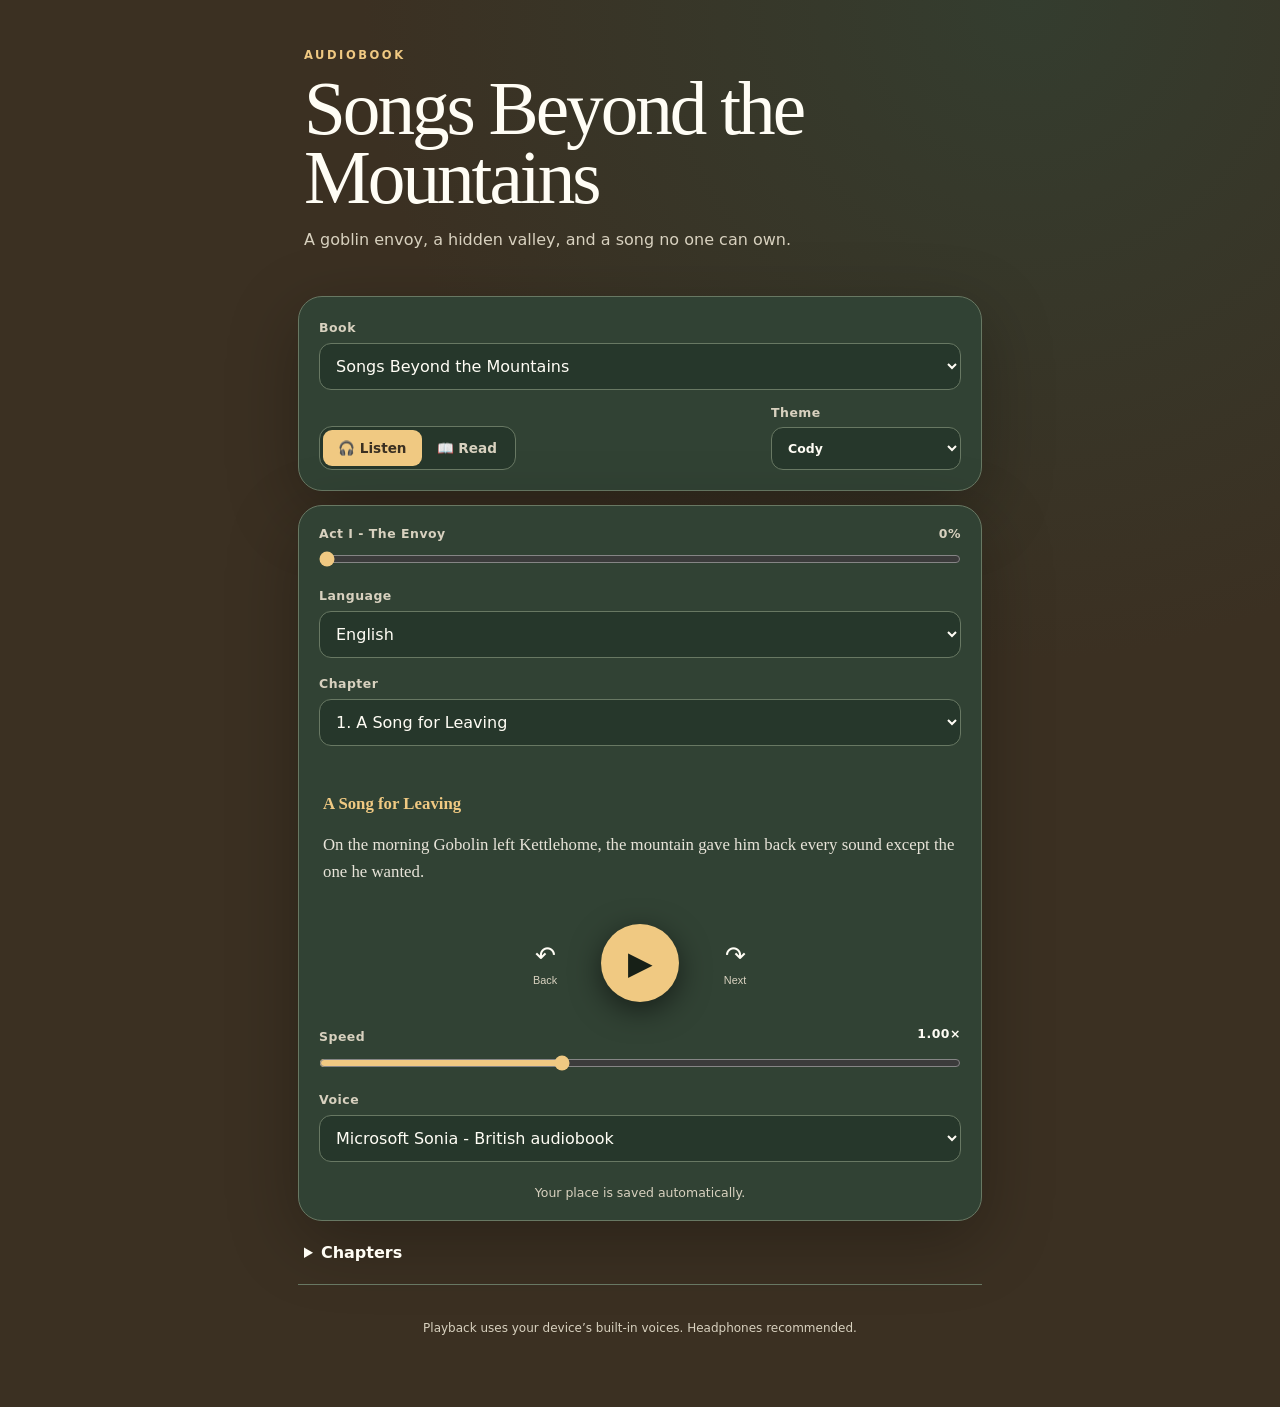
==== index.html @ 2071b8b3 "Publish bilingual audiobook player with normalized British voices" ====
<!doctype html>
<html lang="en">
<head>
  <meta charset="utf-8">
  <meta name="viewport" content="width=device-width,initial-scale=1,viewport-fit=cover">
  <meta name="theme-color" content="#17231d">
  <title>Songs Beyond the Mountains</title>
  <link rel="manifest" href="manifest.webmanifest">
  <link rel="stylesheet" href="style.css?v=9">
</head>
<body data-theme="cody" data-mode="listen">
  <main>
    <header>
      <p class="eyebrow" id="eyebrow">AUDIOBOOK</p>
      <h1 id="bookTitle">Songs Beyond<br>the Mountains</h1>
      <p class="subtitle" id="bookSubtitle">A goblin envoy, a hidden valley, and a song no one can own.</p>
    </header>

    <section class="library-controls" aria-label="Boghylde">
      <label for="bookSelect" id="bookLabel">Bog</label>
      <select id="bookSelect"></select>
      <div class="toolbar-row">
        <div class="segmented" aria-label="Tilstand">
          <button id="listenMode" class="active" type="button">🎧 Lyt</button>
          <button id="readMode" type="button">📖 Læs</button>
        </div>
        <label class="theme-picker" for="themeSelect"><span id="themeLabel">Tema</span>
          <select id="themeSelect">
            <option value="light">Sort/hvid</option>
            <option value="dark">Mørk</option>
            <option value="cody">Cody</option>
          </select>
        </label>
      </div>
    </section>

    <section class="player" aria-label="Audiobook player">
      <div class="progress-copy listen-only">
        <span id="actLabel">Act I</span>
        <span id="percentLabel">0%</span>
      </div>
      <input id="progress" class="listen-only" type="range" min="0" max="1000" value="0" aria-label="Chapter progress">

      <label for="languageSelect" id="languageLabel">Language</label>
      <select id="languageSelect">
        <option value="en">English</option>
        <option value="da">Dansk</option>
      </select>

      <label for="chapterSelect" id="chapterLabel">Chapter</label>
      <select id="chapterSelect"></select>

      <div class="now-reading listen-only">
        <p id="chapterTitle">Loading…</p>
        <p id="paragraphText"></p>
      </div>
      <audio id="chapterAudio" preload="metadata"></audio>

      <div class="transport listen-only">
        <button id="previous" class="small" aria-label="Previous paragraph">↶<span>Back</span></button>
        <button id="play" class="play" aria-label="Play">▶</button>
        <button id="next" class="small" aria-label="Next paragraph">↷<span>Next</span></button>
      </div>

      <div class="settings-grid listen-only">
        <label for="rate">Speed <output id="rateValue">1.00×</output></label>
        <input id="rate" type="range" min="0.7" max="1.5" step="0.05" value="1">
        <label for="voiceSelect">Voice</label>
        <select id="voiceSelect"></select>
      </div>

      <p id="status" class="status" aria-live="polite">Your place is saved automatically.</p>
    </section>

    <article id="reader" class="reader" aria-label="Læsetilstand">
      <p id="readerAct" class="eyebrow"></p>
      <h2 id="readerTitle"></h2>
      <div id="readerText"></div>
    </article>

    <details>
      <summary>Chapters</summary>
      <ol id="chapterList"></ol>
    </details>

    <footer>
      <p id="footerText">Playback uses your device’s built-in voices. Headphones recommended.</p>
    </footer>
  </main>
  <script src="chapters-data.js?v=9"></script>
  <script src="chapters-data-da.js?v=9"></script>
  <script src="audio/da/ready.js?v=9"></script>
  <script src="audio/en/ready.js?v=10"></script>
  <script src="library-data.js?v=10"></script>
  <script src="app.js?v=10" defer></script>
</body>
</html>
---- style.css ----
:root { --ink:#f8f4e8; --muted:#c5c0b3; --panel:#314234; --accent:#e1b978; --line:#61705f; --page:#3b3022; --field:#253429; }
body[data-theme="dark"] { color-scheme:dark; --ink:#f3eedf; --muted:#b7b5a9; --panel:#223128; --accent:#e0a95b; --line:#405247; --page:#111a15; --field:#142019; }
body[data-theme="light"] { color-scheme:light; --ink:#171a18; --muted:#5d635f; --panel:#ffffff; --accent:#76522a; --line:#cbc9c0; --page:#f4f2ec; --field:#faf9f5; }
body[data-theme="cody"] { color-scheme:dark; --ink:#fffdf5; --muted:#d8d1bf; --panel:#314234; --accent:#f0c982; --line:#687863; --page:#3b3022; --field:#26372b; }
* { box-sizing:border-box; }
body { margin:0; min-height:100vh; background:radial-gradient(circle at 80% 0,color-mix(in srgb,var(--panel) 72%,transparent) 0,transparent 38%),var(--page); color:var(--ink); font-family:system-ui,-apple-system,"Segoe UI",sans-serif; transition:background .2s,color .2s; }
main { width:min(720px,100%); margin:auto; padding:calc(24px + env(safe-area-inset-top)) 18px calc(36px + env(safe-area-inset-bottom)); }
header { padding:24px 6px 28px; }
.eyebrow { color:var(--accent); letter-spacing:.22em; font-size:.72rem; font-weight:800; margin:0 0 12px; }
h1 { font-family:Georgia,serif; font-size:clamp(2.5rem,12vw,4.7rem); font-weight:500; line-height:.92; letter-spacing:-.04em; margin:0; }
.subtitle { color:var(--muted); max-width:34rem; line-height:1.5; }
.player,.library-controls { background:var(--panel); border:1px solid var(--line); border-radius:24px; padding:20px; box-shadow:0 20px 70px #0004; }
.library-controls { margin-bottom:14px; }
.toolbar-row { display:flex; align-items:end; justify-content:space-between; gap:14px; }
.segmented { display:flex; border:1px solid var(--line); padding:3px; border-radius:13px; background:var(--field); }
.segmented button { padding:10px 15px; border-radius:9px; font:700 .85rem system-ui; color:var(--muted); }
.segmented button.active { color:var(--page); background:var(--accent); }
.theme-picker { flex:1; max-width:190px; }
.theme-picker select { margin-bottom:0; }
label,.progress-copy { color:var(--muted); font-size:.78rem; font-weight:700; letter-spacing:.04em; }
.progress-copy { display:flex; justify-content:space-between; }
input[type=range] { width:100%; accent-color:var(--accent); margin:10px 0 18px; }
select { width:100%; padding:12px; margin:7px 0 15px; border:1px solid var(--line); border-radius:12px; background:var(--field); color:var(--ink); font:inherit; }
.now-reading { min-height:145px; padding:16px 4px 10px; }
#chapterTitle { color:var(--accent); font:600 1.05rem Georgia,serif; }
#paragraphText { color:#e8e4d9; font:1.05rem/1.62 Georgia,serif; display:-webkit-box; -webkit-line-clamp:5; -webkit-box-orient:vertical; overflow:hidden; }
.transport { display:flex; align-items:center; justify-content:center; gap:28px; margin:12px 0 24px; }
button { border:0; color:var(--ink); background:transparent; cursor:pointer; }
.play { width:78px; height:78px; border-radius:50%; background:var(--accent); color:#172017; font-size:2rem; box-shadow:0 8px 30px #0008; }
.small { font-size:1.55rem; min-width:56px; }
.small span { display:block; color:var(--muted); font-size:.68rem; margin-top:4px; }
.settings-grid output { float:right; color:var(--ink); }
.status { margin:8px 0 0; color:var(--muted); font-size:.78rem; text-align:center; }
details { border-bottom:1px solid var(--line); padding:22px 6px; }
summary { cursor:pointer; font-weight:700; }
#chapterList { padding-left:26px; }
#chapterList button { width:100%; text-align:left; padding:10px 2px; font:inherit; color:var(--muted); }
#chapterList button.current { color:var(--accent); }
footer { color:var(--muted); font-size:.75rem; text-align:center; padding:24px; }
.reader { display:none; margin-top:14px; background:var(--panel); border:1px solid var(--line); border-radius:24px; padding:clamp(22px,6vw,52px); box-shadow:0 20px 70px #0004; }
.reader h2 { font:500 clamp(1.8rem,7vw,3rem)/1.1 Georgia,serif; margin:.25em 0 1em; }
#readerText { font:clamp(1.05rem,3vw,1.25rem)/1.72 Georgia,serif; max-width:42rem; }
#readerText p { margin:0 0 1.15em; }
body[data-mode="read"] .listen-only { display:none !important; }
body[data-mode="read"] .reader { display:block; }
body[data-mode="read"] .player { padding-bottom:12px; }
@media (max-width:420px) { .player{padding:16px}.transport{gap:18px}.now-reading{min-height:165px} }
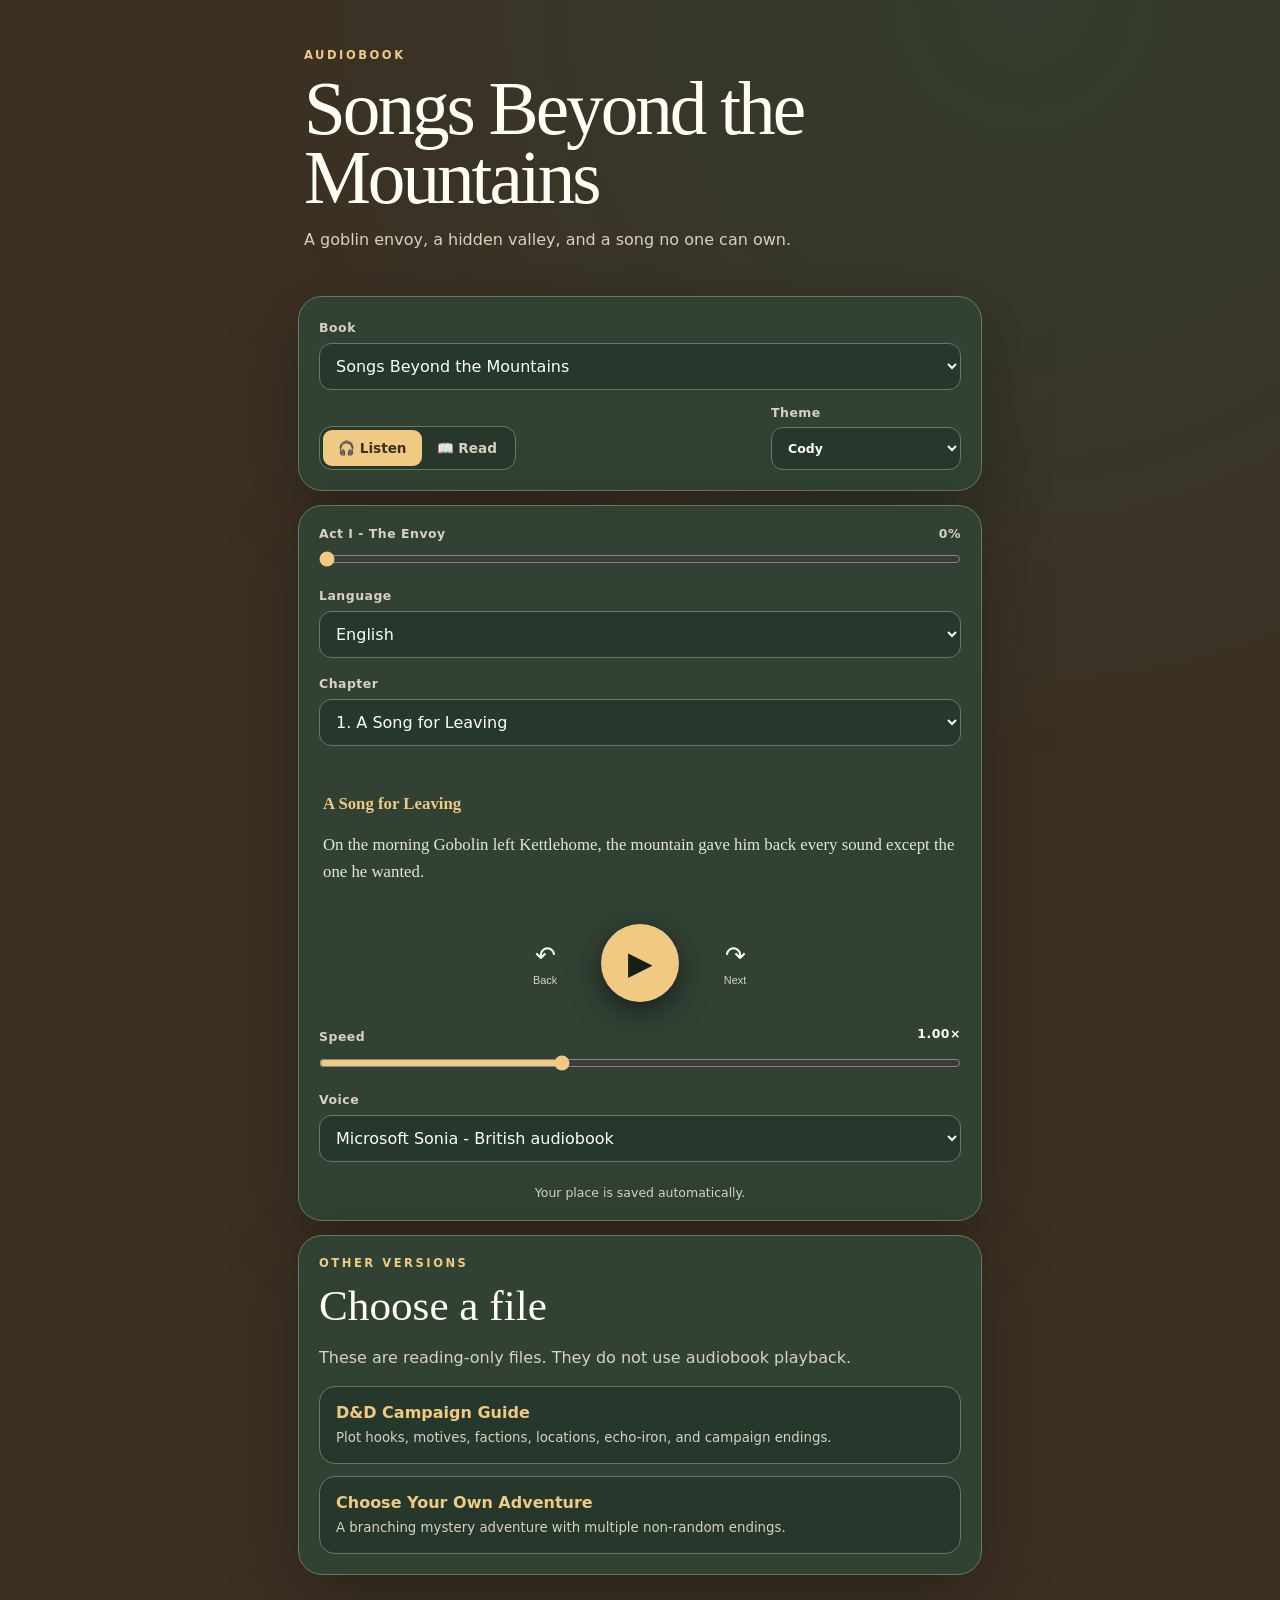
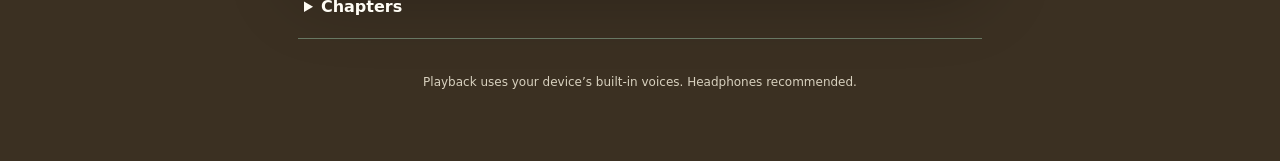
==== commit 536fc7a7: "Add homepage links for campaign and adventure files" ====
--- a/index.html
+++ b/index.html
@@ -78,6 +78,22 @@
       <div id="readerText"></div>
     </article>
 
+
+    <section class="resource-cards" aria-label="Other versions">
+      <p class="eyebrow">OTHER VERSIONS</p>
+      <h2>Choose a file</h2>
+      <p class="subtitle">These are reading-only files. They do not use audiobook playback.</p>
+      <div class="card-grid">
+        <a class="resource-card" href="extras/songs-beyond-the-mountains-dnd-campaign-guide.html">
+          <span>D&D Campaign Guide</span>
+          <small>Plot hooks, motives, factions, locations, echo-iron, and campaign endings.</small>
+        </a>
+        <a class="resource-card" href="extras/the-wolves-of-langston-choose-your-own-adventure.html">
+          <span>Choose Your Own Adventure</span>
+          <small>A branching mystery adventure with multiple non-random endings.</small>
+        </a>
+      </div>
+    </section>
     <details>
       <summary>Chapters</summary>
       <ol id="chapterList"></ol>
--- a/style.css
+++ b/style.css
@@ -9,8 +9,19 @@
 .eyebrow { color:var(--accent); letter-spacing:.22em; font-size:.72rem; font-weight:800; margin:0 0 12px; }
 h1 { font-family:Georgia,serif; font-size:clamp(2.5rem,12vw,4.7rem); font-weight:500; line-height:.92; letter-spacing:-.04em; margin:0; }
 .subtitle { color:var(--muted); max-width:34rem; line-height:1.5; }
-.player,.library-controls { background:var(--panel); border:1px solid var(--line); border-radius:24px; padding:20px; box-shadow:0 20px 70px #0004; }
+.player,.library-controls,.resource-cards { background:var(--panel); border:1px solid var(--line); border-radius:24px; padding:20px; box-shadow:0 20px 70px #0004; }
 .library-controls { margin-bottom:14px; }
+.resource-cards { margin-top:14px; }
+.resource-cards h2 { font:500 clamp(1.7rem,6vw,2.7rem)/1.1 Georgia,serif; margin:.1em 0 .35em; }
+.card-grid { display:grid; gap:12px; margin-top:16px; }
+.resource-card,.resource-link { color:var(--ink); text-decoration:none; }
+.resource-card { display:block; padding:16px; border:1px solid var(--line); border-radius:16px; background:var(--field); }
+.resource-card:hover,.resource-link:hover { border-color:var(--accent); color:var(--accent); }
+.resource-card span { display:block; color:var(--accent); font-weight:800; margin-bottom:6px; }
+.resource-card small { display:block; color:var(--muted); line-height:1.45; }
+.resource-link { display:inline-block; margin:8px 8px 0 0; padding:9px 12px; border:1px solid var(--line); border-radius:999px; background:var(--field); font-weight:700; }
+.standalone-reader { display:block; }
+.markdown-document { white-space:pre-wrap; overflow-wrap:anywhere; margin:0; font:1rem/1.65 Georgia,serif; color:var(--ink); }
 .toolbar-row { display:flex; align-items:end; justify-content:space-between; gap:14px; }
 .segmented { display:flex; border:1px solid var(--line); padding:3px; border-radius:13px; background:var(--field); }
 .segmented button { padding:10px 15px; border-radius:9px; font:700 .85rem system-ui; color:var(--muted); }
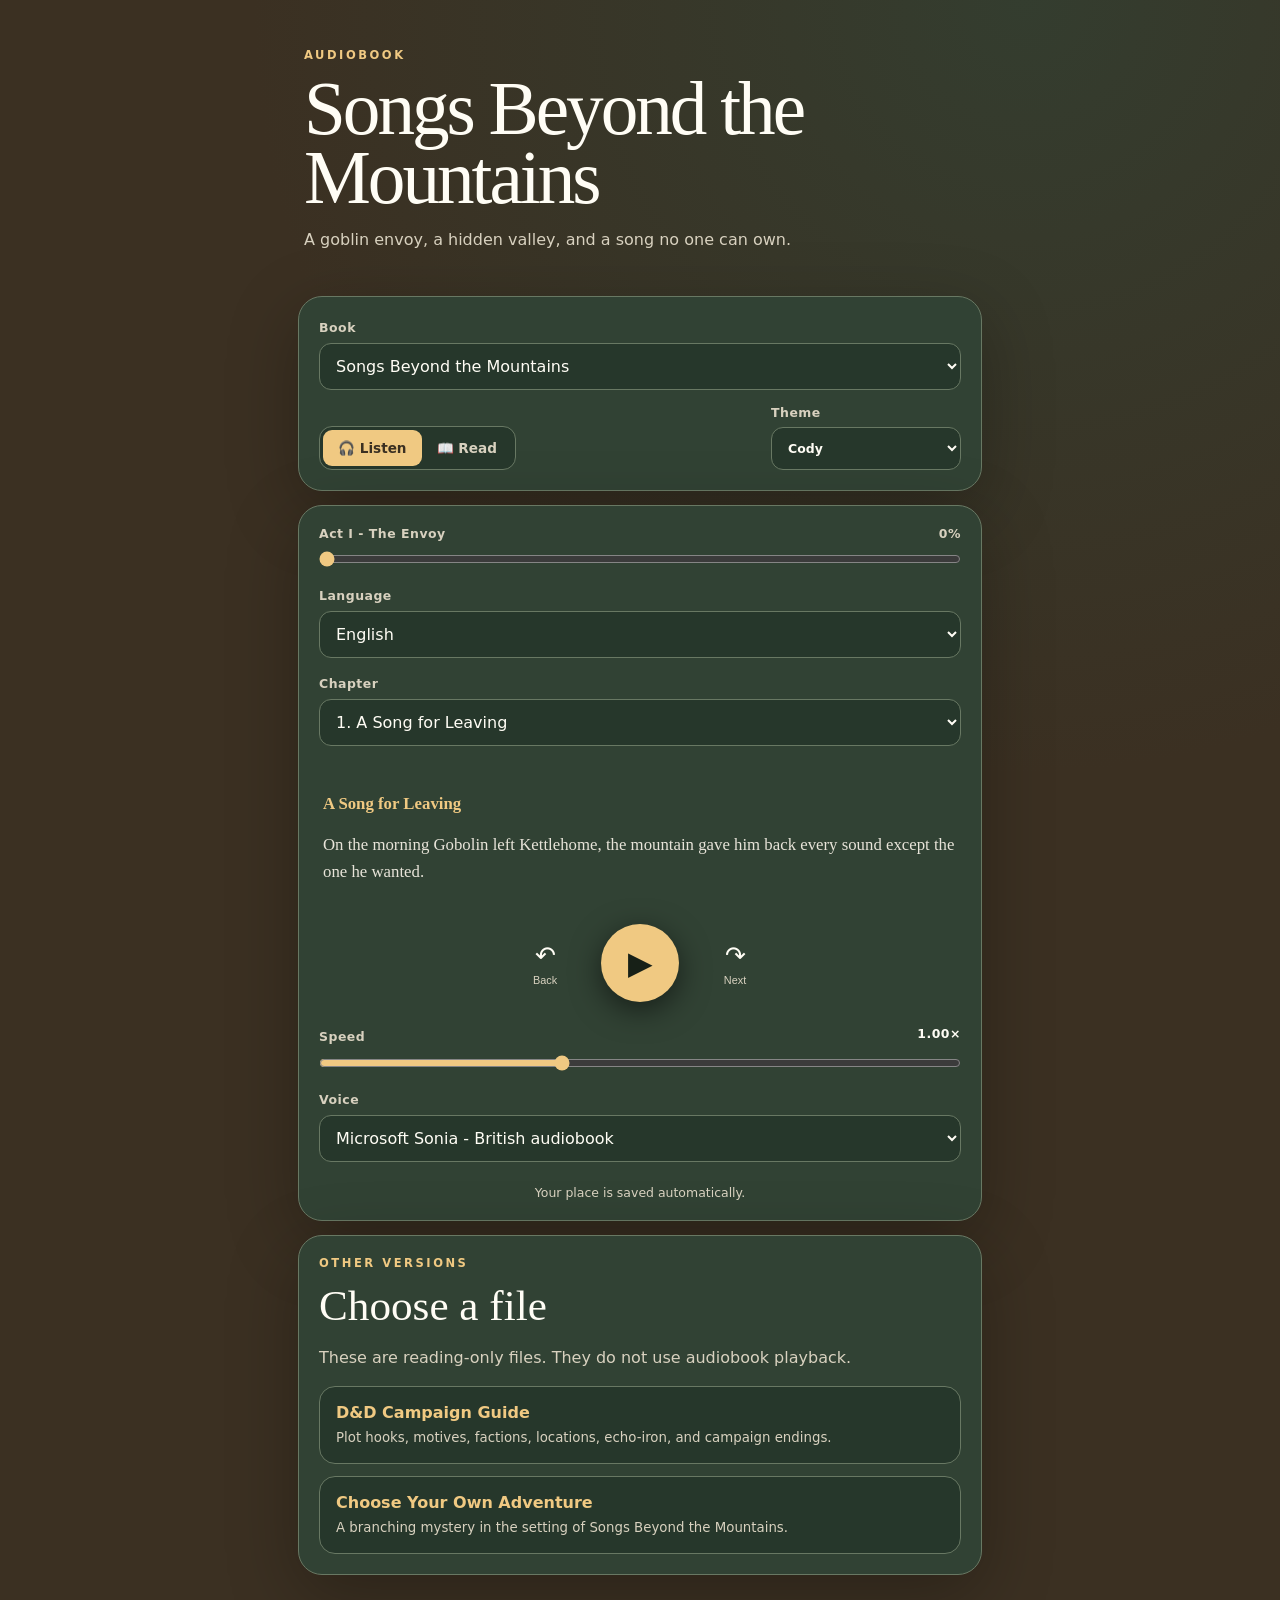
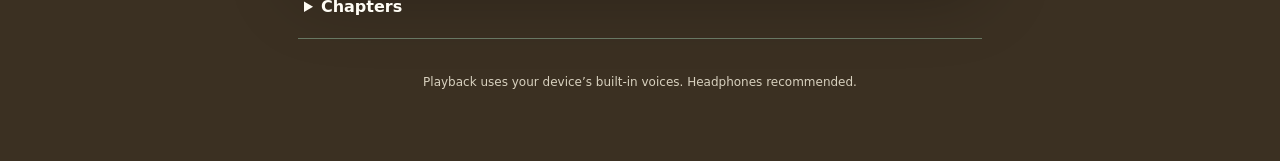
==== commit 6c7664d3: "Open non-audio documents directly from book selector" ====
--- a/index.html
+++ b/index.html
@@ -6,7 +6,7 @@
   <meta name="theme-color" content="#17231d">
   <title>Songs Beyond the Mountains</title>
   <link rel="manifest" href="manifest.webmanifest">
-  <link rel="stylesheet" href="style.css?v=9">
+  <link rel="stylesheet" href="style.css?v=13">
 </head>
 <body data-theme="cody" data-mode="listen">
   <main>
@@ -88,9 +88,9 @@
           <span>D&D Campaign Guide</span>
           <small>Plot hooks, motives, factions, locations, echo-iron, and campaign endings.</small>
         </a>
-        <a class="resource-card" href="extras/the-wolves-of-langston-choose-your-own-adventure.html">
+        <a class="resource-card" href="extras/songs-beyond-the-mountains-choose-your-own-adventure.html">
           <span>Choose Your Own Adventure</span>
-          <small>A branching mystery adventure with multiple non-random endings.</small>
+          <small>A branching mystery in the setting of Songs Beyond the Mountains.</small>
         </a>
       </div>
     </section>
@@ -107,7 +107,7 @@
   <script src="chapters-data-da.js?v=9"></script>
   <script src="audio/da/ready.js?v=9"></script>
   <script src="audio/en/ready.js?v=10"></script>
-  <script src="library-data.js?v=10"></script>
-  <script src="app.js?v=10" defer></script>
+  <script src="library-data.js?v=13"></script>
+  <script src="app.js?v=13" defer></script>
 </body>
 </html>
--- a/style.css
+++ b/style.css
@@ -56,3 +56,10 @@
 body[data-mode="read"] .reader { display:block; }
 body[data-mode="read"] .player { padding-bottom:12px; }
 @media (max-width:420px) { .player{padding:16px}.transport{gap:18px}.now-reading{min-height:165px} }
+
+.doc-toc { border:1px solid var(--line); border-radius:18px; padding:16px 18px; margin-bottom:26px; background:var(--field); }
+.doc-toc h2 { margin-top:0; font:600 1.3rem Georgia,serif; }
+.doc-toc a { color:var(--accent); text-decoration:none; }
+.doc-toc li { margin:.35em 0; }
+.doc-page h2 { color:var(--accent); margin-top:1.6em; }
+.doc-page h3 { margin-top:1.25em; }
